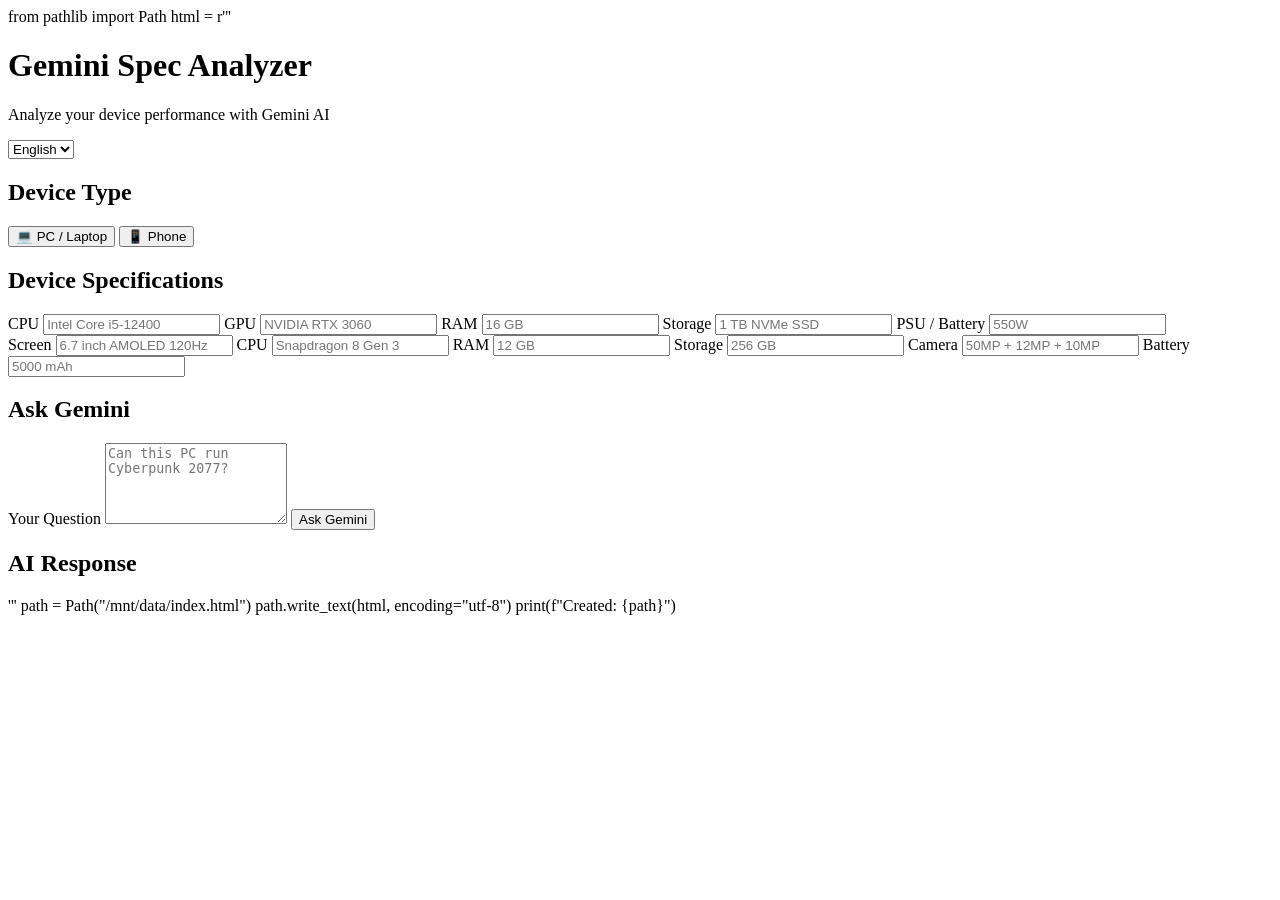
==== index.html @ db08623a "Create index.html" ====
from pathlib import Path

html = r'''<!DOCTYPE html>
<html lang="en" dir="ltr">
<head>
    <meta charset="UTF-8">
    <meta name="viewport" content="width=device-width, initial-scale=1.0">
    <title>Gemini Spec Analyzer</title>
    <link rel="stylesheet" href="style.css">
</head>

<body>
    <main class="app">
        <header class="header">
            <div>
                <h1>Gemini Spec Analyzer</h1>
                <p>Analyze your device performance with Gemini AI</p>
            </div>

            <select id="language">
                <option value="en">English</option>
                <option value="ar">العربية</option>
            </select>
        </header>

        <section class="card">
            <h2>Device Type</h2>

            <div class="device-selector">
                <button class="device-button active" data-device="pc">
                    💻 PC / Laptop
                </button>

                <button class="device-button" data-device="phone">
                    📱 Phone
                </button>
            </div>
        </section>

        <section class="card">
            <h2>Device Specifications</h2>

            <div id="pcSpecs" class="specs-grid">
                <label>
                    CPU
                    <input id="cpu" type="text" placeholder="Intel Core i5-12400">
                </label>

                <label>
                    GPU
                    <input id="gpu" type="text" placeholder="NVIDIA RTX 3060">
                </label>

                <label>
                    RAM
                    <input id="ram" type="text" placeholder="16 GB">
                </label>

                <label>
                    Storage
                    <input id="storage" type="text" placeholder="1 TB NVMe SSD">
                </label>

                <label>
                    PSU / Battery
                    <input id="psuOrBattery" type="text" placeholder="550W">
                </label>
            </div>

            <div id="phoneSpecs" class="specs-grid hidden">
                <label>
                    Screen
                    <input id="phoneScreen" type="text" placeholder="6.7 inch AMOLED 120Hz">
                </label>

                <label>
                    CPU
                    <input id="phoneCpu" type="text" placeholder="Snapdragon 8 Gen 3">
                </label>

                <label>
                    RAM
                    <input id="phoneRam" type="text" placeholder="12 GB">
                </label>

                <label>
                    Storage
                    <input id="phoneStorage" type="text" placeholder="256 GB">
                </label>

                <label>
                    Camera
                    <input id="phoneCameras" type="text" placeholder="50MP + 12MP + 10MP">
                </label>

                <label>
                    Battery
                    <input id="phoneBattery" type="text" placeholder="5000 mAh">
                </label>
            </div>
        </section>

        <section class="card">
            <h2>Ask Gemini</h2>

            <label class="question-label" for="question">
                Your Question
            </label>

            <textarea
                id="question"
                rows="5"
                placeholder="Can this PC run Cyberpunk 2077?"
            ></textarea>

            <button id="askButton" class="ask-button">
                Ask Gemini
            </button>
        </section>

        <section id="resultCard" class="card result hidden">
            <h2>AI Response</h2>
            <div id="result"></div>
        </section>
    </main>

    <script src="script.js"></script>
</body>
</html>
'''

path = Path("/mnt/data/index.html")
path.write_text(html, encoding="utf-8")

print(f"Created: {path}")
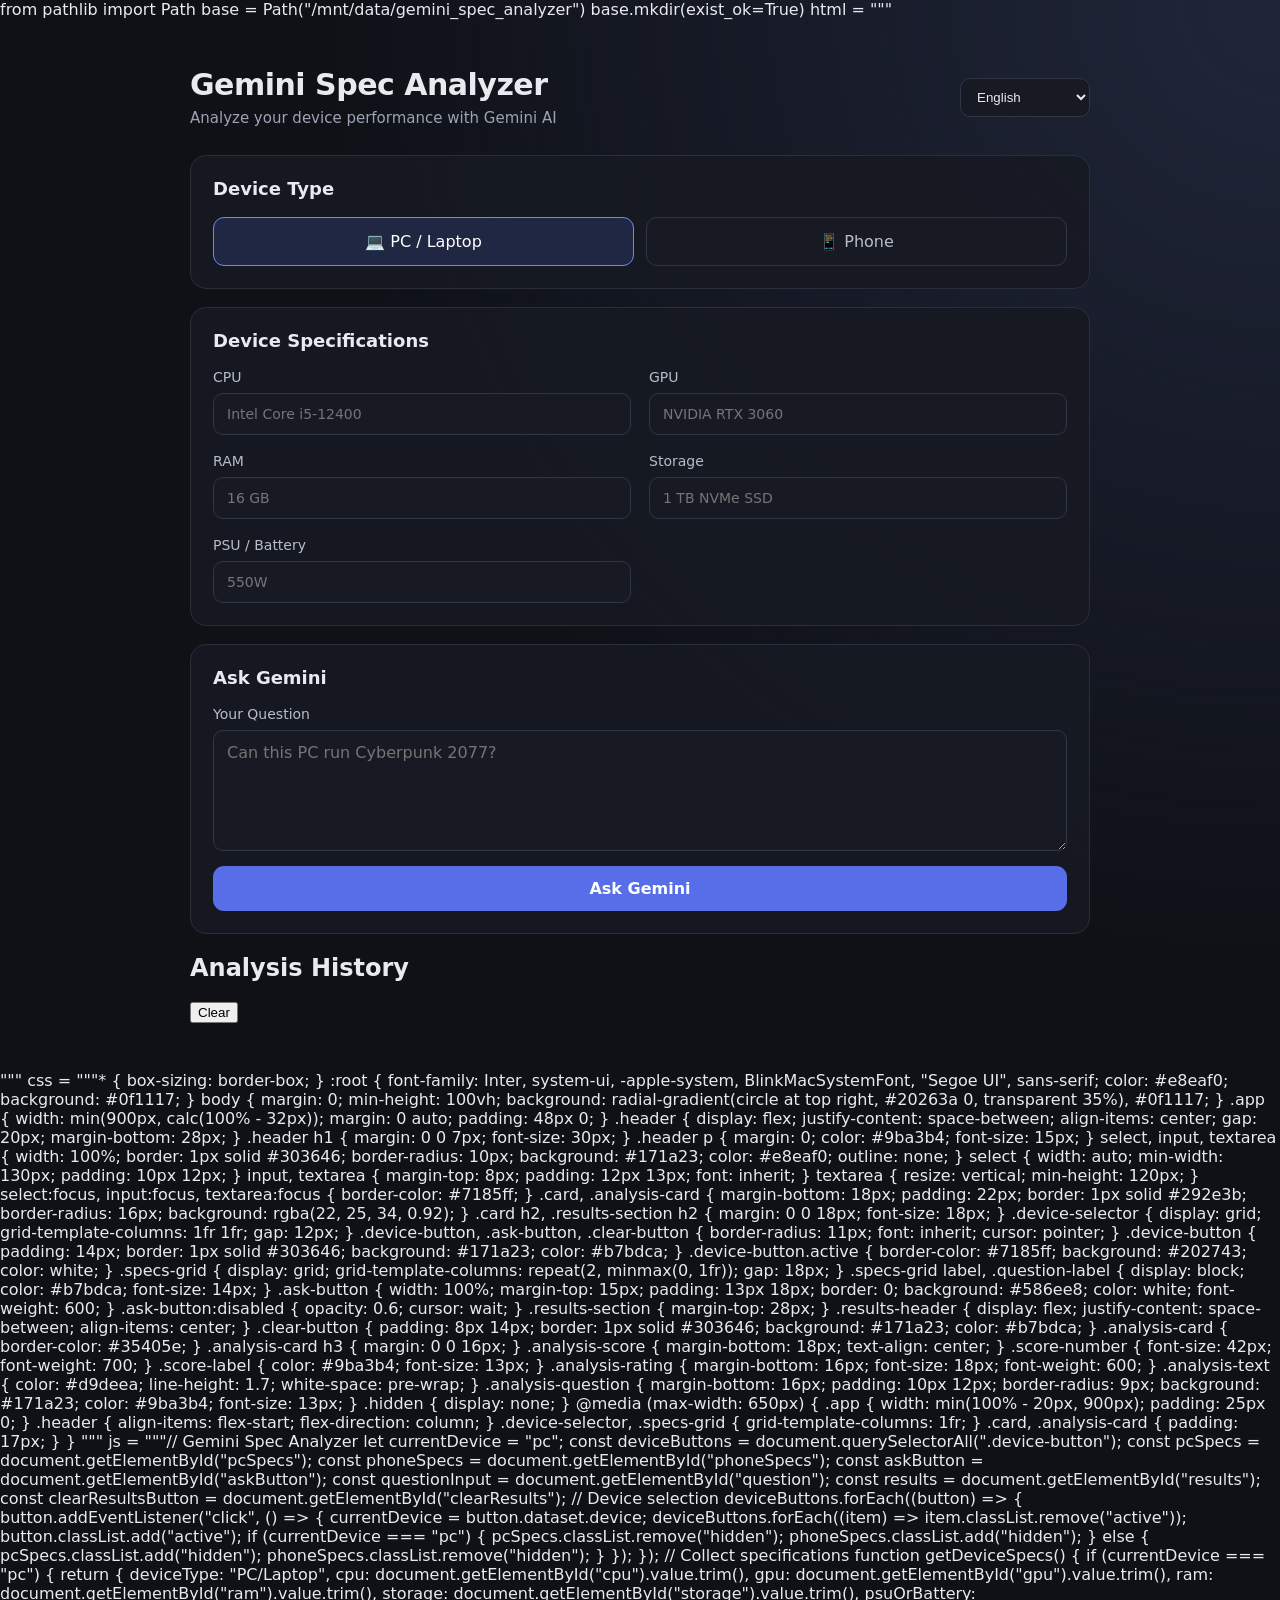
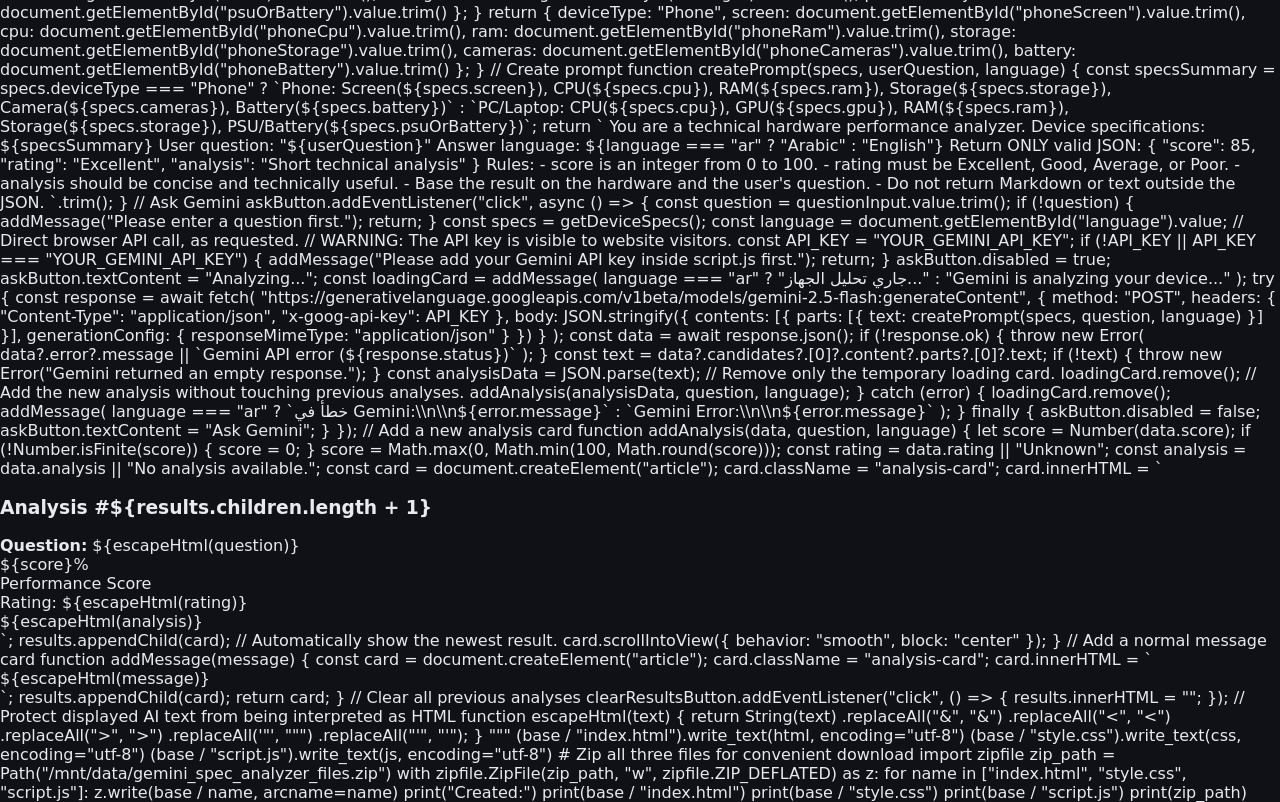
==== commit a693ba27: "Update index.html" ====
--- a/index.html
+++ b/index.html
@@ -1,6 +1,9 @@
 from pathlib import Path
 
-html = r'''<!DOCTYPE html>
+base = Path("/mnt/data/gemini_spec_analyzer")
+base.mkdir(exist_ok=True)
+
+html = """<!DOCTYPE html>
 <html lang="en" dir="ltr">
 <head>
     <meta charset="UTF-8">
@@ -8,128 +11,582 @@
     <title>Gemini Spec Analyzer</title>
     <link rel="stylesheet" href="style.css">
 </head>
-
 <body>
-    <main class="app">
-        <header class="header">
-            <div>
-                <h1>Gemini Spec Analyzer</h1>
-                <p>Analyze your device performance with Gemini AI</p>
-            </div>
-
-            <select id="language">
-                <option value="en">English</option>
-                <option value="ar">العربية</option>
-            </select>
-        </header>
-
-        <section class="card">
-            <h2>Device Type</h2>
-
-            <div class="device-selector">
-                <button class="device-button active" data-device="pc">
-                    💻 PC / Laptop
-                </button>
-
-                <button class="device-button" data-device="phone">
-                    📱 Phone
-                </button>
-            </div>
-        </section>
-
-        <section class="card">
-            <h2>Device Specifications</h2>
-
-            <div id="pcSpecs" class="specs-grid">
-                <label>
-                    CPU
-                    <input id="cpu" type="text" placeholder="Intel Core i5-12400">
-                </label>
-
-                <label>
-                    GPU
-                    <input id="gpu" type="text" placeholder="NVIDIA RTX 3060">
-                </label>
-
-                <label>
-                    RAM
-                    <input id="ram" type="text" placeholder="16 GB">
-                </label>
-
-                <label>
-                    Storage
-                    <input id="storage" type="text" placeholder="1 TB NVMe SSD">
-                </label>
-
-                <label>
-                    PSU / Battery
-                    <input id="psuOrBattery" type="text" placeholder="550W">
-                </label>
-            </div>
-
-            <div id="phoneSpecs" class="specs-grid hidden">
-                <label>
-                    Screen
-                    <input id="phoneScreen" type="text" placeholder="6.7 inch AMOLED 120Hz">
-                </label>
-
-                <label>
-                    CPU
-                    <input id="phoneCpu" type="text" placeholder="Snapdragon 8 Gen 3">
-                </label>
-
-                <label>
-                    RAM
-                    <input id="phoneRam" type="text" placeholder="12 GB">
-                </label>
-
-                <label>
-                    Storage
-                    <input id="phoneStorage" type="text" placeholder="256 GB">
-                </label>
-
-                <label>
-                    Camera
-                    <input id="phoneCameras" type="text" placeholder="50MP + 12MP + 10MP">
-                </label>
-
-                <label>
-                    Battery
-                    <input id="phoneBattery" type="text" placeholder="5000 mAh">
-                </label>
-            </div>
-        </section>
-
-        <section class="card">
-            <h2>Ask Gemini</h2>
-
-            <label class="question-label" for="question">
-                Your Question
-            </label>
-
-            <textarea
-                id="question"
-                rows="5"
-                placeholder="Can this PC run Cyberpunk 2077?"
-            ></textarea>
-
-            <button id="askButton" class="ask-button">
-                Ask Gemini
-            </button>
-        </section>
-
-        <section id="resultCard" class="card result hidden">
-            <h2>AI Response</h2>
-            <div id="result"></div>
-        </section>
-    </main>
-
-    <script src="script.js"></script>
+<main class="app">
+    <header class="header">
+        <div>
+            <h1>Gemini Spec Analyzer</h1>
+            <p>Analyze your device performance with Gemini AI</p>
+        </div>
+
+        <select id="language">
+            <option value="en">English</option>
+            <option value="ar">العربية</option>
+        </select>
+    </header>
+
+    <section class="card">
+        <h2>Device Type</h2>
+        <div class="device-selector">
+            <button class="device-button active" data-device="pc">💻 PC / Laptop</button>
+            <button class="device-button" data-device="phone">📱 Phone</button>
+        </div>
+    </section>
+
+    <section class="card">
+        <h2>Device Specifications</h2>
+
+        <div id="pcSpecs" class="specs-grid">
+            <label>CPU<input id="cpu" type="text" placeholder="Intel Core i5-12400"></label>
+            <label>GPU<input id="gpu" type="text" placeholder="NVIDIA RTX 3060"></label>
+            <label>RAM<input id="ram" type="text" placeholder="16 GB"></label>
+            <label>Storage<input id="storage" type="text" placeholder="1 TB NVMe SSD"></label>
+            <label>PSU / Battery<input id="psuOrBattery" type="text" placeholder="550W"></label>
+        </div>
+
+        <div id="phoneSpecs" class="specs-grid hidden">
+            <label>Screen<input id="phoneScreen" type="text" placeholder="6.7 inch AMOLED 120Hz"></label>
+            <label>CPU<input id="phoneCpu" type="text" placeholder="Snapdragon 8 Gen 3"></label>
+            <label>RAM<input id="phoneRam" type="text" placeholder="12 GB"></label>
+            <label>Storage<input id="phoneStorage" type="text" placeholder="256 GB"></label>
+            <label>Camera<input id="phoneCameras" type="text" placeholder="50MP + 12MP + 10MP"></label>
+            <label>Battery<input id="phoneBattery" type="text" placeholder="5000 mAh"></label>
+        </div>
+    </section>
+
+    <section class="card">
+        <h2>Ask Gemini</h2>
+        <label class="question-label" for="question">Your Question</label>
+        <textarea id="question" rows="5" placeholder="Can this PC run Cyberpunk 2077?"></textarea>
+        <button id="askButton" class="ask-button">Ask Gemini</button>
+    </section>
+
+    <!-- Every new analysis is appended here. Old analyses are never removed. -->
+    <section class="results-section">
+        <div class="results-header">
+            <h2>Analysis History</h2>
+            <button id="clearResults" class="clear-button" type="button">Clear</button>
+        </div>
+        <div id="results"></div>
+    </section>
+</main>
+
+<script src="script.js"></script>
 </body>
 </html>
-'''
-
-path = Path("/mnt/data/index.html")
-path.write_text(html, encoding="utf-8")
-
-print(f"Created: {path}")
+"""
+
+css = """* {
+    box-sizing: border-box;
+}
+
+:root {
+    font-family: Inter, system-ui, -apple-system, BlinkMacSystemFont, "Segoe UI", sans-serif;
+    color: #e8eaf0;
+    background: #0f1117;
+}
+
+body {
+    margin: 0;
+    min-height: 100vh;
+    background:
+        radial-gradient(circle at top right, #20263a 0, transparent 35%),
+        #0f1117;
+}
+
+.app {
+    width: min(900px, calc(100% - 32px));
+    margin: 0 auto;
+    padding: 48px 0;
+}
+
+.header {
+    display: flex;
+    justify-content: space-between;
+    align-items: center;
+    gap: 20px;
+    margin-bottom: 28px;
+}
+
+.header h1 {
+    margin: 0 0 7px;
+    font-size: 30px;
+}
+
+.header p {
+    margin: 0;
+    color: #9ba3b4;
+    font-size: 15px;
+}
+
+select,
+input,
+textarea {
+    width: 100%;
+    border: 1px solid #303646;
+    border-radius: 10px;
+    background: #171a23;
+    color: #e8eaf0;
+    outline: none;
+}
+
+select {
+    width: auto;
+    min-width: 130px;
+    padding: 10px 12px;
+}
+
+input,
+textarea {
+    margin-top: 8px;
+    padding: 12px 13px;
+    font: inherit;
+}
+
+textarea {
+    resize: vertical;
+    min-height: 120px;
+}
+
+select:focus,
+input:focus,
+textarea:focus {
+    border-color: #7185ff;
+}
+
+.card,
+.analysis-card {
+    margin-bottom: 18px;
+    padding: 22px;
+    border: 1px solid #292e3b;
+    border-radius: 16px;
+    background: rgba(22, 25, 34, 0.92);
+}
+
+.card h2,
+.results-section h2 {
+    margin: 0 0 18px;
+    font-size: 18px;
+}
+
+.device-selector {
+    display: grid;
+    grid-template-columns: 1fr 1fr;
+    gap: 12px;
+}
+
+.device-button,
+.ask-button,
+.clear-button {
+    border-radius: 11px;
+    font: inherit;
+    cursor: pointer;
+}
+
+.device-button {
+    padding: 14px;
+    border: 1px solid #303646;
+    background: #171a23;
+    color: #b7bdca;
+}
+
+.device-button.active {
+    border-color: #7185ff;
+    background: #202743;
+    color: white;
+}
+
+.specs-grid {
+    display: grid;
+    grid-template-columns: repeat(2, minmax(0, 1fr));
+    gap: 18px;
+}
+
+.specs-grid label,
+.question-label {
+    display: block;
+    color: #b7bdca;
+    font-size: 14px;
+}
+
+.ask-button {
+    width: 100%;
+    margin-top: 15px;
+    padding: 13px 18px;
+    border: 0;
+    background: #586ee8;
+    color: white;
+    font-weight: 600;
+}
+
+.ask-button:disabled {
+    opacity: 0.6;
+    cursor: wait;
+}
+
+.results-section {
+    margin-top: 28px;
+}
+
+.results-header {
+    display: flex;
+    justify-content: space-between;
+    align-items: center;
+}
+
+.clear-button {
+    padding: 8px 14px;
+    border: 1px solid #303646;
+    background: #171a23;
+    color: #b7bdca;
+}
+
+.analysis-card {
+    border-color: #35405e;
+}
+
+.analysis-card h3 {
+    margin: 0 0 16px;
+}
+
+.analysis-score {
+    margin-bottom: 18px;
+    text-align: center;
+}
+
+.score-number {
+    font-size: 42px;
+    font-weight: 700;
+}
+
+.score-label {
+    color: #9ba3b4;
+    font-size: 13px;
+}
+
+.analysis-rating {
+    margin-bottom: 16px;
+    font-size: 18px;
+    font-weight: 600;
+}
+
+.analysis-text {
+    color: #d9deea;
+    line-height: 1.7;
+    white-space: pre-wrap;
+}
+
+.analysis-question {
+    margin-bottom: 16px;
+    padding: 10px 12px;
+    border-radius: 9px;
+    background: #171a23;
+    color: #9ba3b4;
+    font-size: 13px;
+}
+
+.hidden {
+    display: none;
+}
+
+@media (max-width: 650px) {
+    .app {
+        width: min(100% - 20px, 900px);
+        padding: 25px 0;
+    }
+
+    .header {
+        align-items: flex-start;
+        flex-direction: column;
+    }
+
+    .device-selector,
+    .specs-grid {
+        grid-template-columns: 1fr;
+    }
+
+    .card,
+    .analysis-card {
+        padding: 17px;
+    }
+}
+"""
+
+js = """// Gemini Spec Analyzer
+
+let currentDevice = "pc";
+
+const deviceButtons = document.querySelectorAll(".device-button");
+const pcSpecs = document.getElementById("pcSpecs");
+const phoneSpecs = document.getElementById("phoneSpecs");
+const askButton = document.getElementById("askButton");
+const questionInput = document.getElementById("question");
+const results = document.getElementById("results");
+const clearResultsButton = document.getElementById("clearResults");
+
+
+// Device selection
+deviceButtons.forEach((button) => {
+    button.addEventListener("click", () => {
+        currentDevice = button.dataset.device;
+
+        deviceButtons.forEach((item) => item.classList.remove("active"));
+        button.classList.add("active");
+
+        if (currentDevice === "pc") {
+            pcSpecs.classList.remove("hidden");
+            phoneSpecs.classList.add("hidden");
+        } else {
+            pcSpecs.classList.add("hidden");
+            phoneSpecs.classList.remove("hidden");
+        }
+    });
+});
+
+
+// Collect specifications
+function getDeviceSpecs() {
+    if (currentDevice === "pc") {
+        return {
+            deviceType: "PC/Laptop",
+            cpu: document.getElementById("cpu").value.trim(),
+            gpu: document.getElementById("gpu").value.trim(),
+            ram: document.getElementById("ram").value.trim(),
+            storage: document.getElementById("storage").value.trim(),
+            psuOrBattery: document.getElementById("psuOrBattery").value.trim()
+        };
+    }
+
+    return {
+        deviceType: "Phone",
+        screen: document.getElementById("phoneScreen").value.trim(),
+        cpu: document.getElementById("phoneCpu").value.trim(),
+        ram: document.getElementById("phoneRam").value.trim(),
+        storage: document.getElementById("phoneStorage").value.trim(),
+        cameras: document.getElementById("phoneCameras").value.trim(),
+        battery: document.getElementById("phoneBattery").value.trim()
+    };
+}
+
+
+// Create prompt
+function createPrompt(specs, userQuestion, language) {
+    const specsSummary = specs.deviceType === "Phone"
+        ? `Phone: Screen(${specs.screen}), CPU(${specs.cpu}), RAM(${specs.ram}), Storage(${specs.storage}), Camera(${specs.cameras}), Battery(${specs.battery})`
+        : `PC/Laptop: CPU(${specs.cpu}), GPU(${specs.gpu}), RAM(${specs.ram}), Storage(${specs.storage}), PSU/Battery(${specs.psuOrBattery})`;
+
+    return `
+You are a technical hardware performance analyzer.
+
+Device specifications:
+${specsSummary}
+
+User question:
+"${userQuestion}"
+
+Answer language:
+${language === "ar" ? "Arabic" : "English"}
+
+Return ONLY valid JSON:
+{
+  "score": 85,
+  "rating": "Excellent",
+  "analysis": "Short technical analysis"
+}
+
+Rules:
+- score is an integer from 0 to 100.
+- rating must be Excellent, Good, Average, or Poor.
+- analysis should be concise and technically useful.
+- Base the result on the hardware and the user's question.
+- Do not return Markdown or text outside the JSON.
+`.trim();
+}
+
+
+// Ask Gemini
+askButton.addEventListener("click", async () => {
+    const question = questionInput.value.trim();
+
+    if (!question) {
+        addMessage("Please enter a question first.");
+        return;
+    }
+
+    const specs = getDeviceSpecs();
+    const language = document.getElementById("language").value;
+
+    // Direct browser API call, as requested.
+    // WARNING: The API key is visible to website visitors.
+    const API_KEY = "YOUR_GEMINI_API_KEY";
+
+    if (!API_KEY || API_KEY === "YOUR_GEMINI_API_KEY") {
+        addMessage("Please add your Gemini API key inside script.js first.");
+        return;
+    }
+
+    askButton.disabled = true;
+    askButton.textContent = "Analyzing...";
+
+    const loadingCard = addMessage(
+        language === "ar"
+            ? "جاري تحليل الجهاز..."
+            : "Gemini is analyzing your device..."
+    );
+
+    try {
+        const response = await fetch(
+            "https://generativelanguage.googleapis.com/v1beta/models/gemini-2.5-flash:generateContent",
+            {
+                method: "POST",
+                headers: {
+                    "Content-Type": "application/json",
+                    "x-goog-api-key": API_KEY
+                },
+                body: JSON.stringify({
+                    contents: [{
+                        parts: [{
+                            text: createPrompt(specs, question, language)
+                        }]
+                    }],
+                    generationConfig: {
+                        responseMimeType: "application/json"
+                    }
+                })
+            }
+        );
+
+        const data = await response.json();
+
+        if (!response.ok) {
+            throw new Error(
+                data?.error?.message || `Gemini API error (${response.status})`
+            );
+        }
+
+        const text = data?.candidates?.[0]?.content?.parts?.[0]?.text;
+
+        if (!text) {
+            throw new Error("Gemini returned an empty response.");
+        }
+
+        const analysisData = JSON.parse(text);
+
+        // Remove only the temporary loading card.
+        loadingCard.remove();
+
+        // Add the new analysis without touching previous analyses.
+        addAnalysis(analysisData, question, language);
+
+    } catch (error) {
+        loadingCard.remove();
+
+        addMessage(
+            language === "ar"
+                ? `خطأ في Gemini:\\n\\n${error.message}`
+                : `Gemini Error:\\n\\n${error.message}`
+        );
+    } finally {
+        askButton.disabled = false;
+        askButton.textContent = "Ask Gemini";
+    }
+});
+
+
+// Add a new analysis card
+function addAnalysis(data, question, language) {
+    let score = Number(data.score);
+
+    if (!Number.isFinite(score)) {
+        score = 0;
+    }
+
+    score = Math.max(0, Math.min(100, Math.round(score)));
+
+    const rating = data.rating || "Unknown";
+    const analysis = data.analysis || "No analysis available.";
+
+    const card = document.createElement("article");
+    card.className = "analysis-card";
+
+    card.innerHTML = `
+        <h3>Analysis #${results.children.length + 1}</h3>
+
+        <div class="analysis-question">
+            <strong>Question:</strong>
+            ${escapeHtml(question)}
+        </div>
+
+        <div class="analysis-score">
+            <div class="score-number">${score}%</div>
+            <div class="score-label">Performance Score</div>
+        </div>
+
+        <div class="analysis-rating">
+            Rating: ${escapeHtml(rating)}
+        </div>
+
+        <div class="analysis-text">
+            ${escapeHtml(analysis)}
+        </div>
+    `;
+
+    results.appendChild(card);
+
+    // Automatically show the newest result.
+    card.scrollIntoView({
+        behavior: "smooth",
+        block: "center"
+    });
+}
+
+
+// Add a normal message card
+function addMessage(message) {
+    const card = document.createElement("article");
+    card.className = "analysis-card";
+
+    card.innerHTML = `
+        <div class="analysis-text">
+            ${escapeHtml(message)}
+        </div>
+    `;
+
+    results.appendChild(card);
+    return card;
+}
+
+
+// Clear all previous analyses
+clearResultsButton.addEventListener("click", () => {
+    results.innerHTML = "";
+});
+
+
+// Protect displayed AI text from being interpreted as HTML
+function escapeHtml(text) {
+    return String(text)
+        .replaceAll("&", "&amp;")
+        .replaceAll("<", "&lt;")
+        .replaceAll(">", "&gt;")
+        .replaceAll('"', "&quot;")
+        .replaceAll("'", "&#039;");
+}
+"""
+
+(base / "index.html").write_text(html, encoding="utf-8")
+(base / "style.css").write_text(css, encoding="utf-8")
+(base / "script.js").write_text(js, encoding="utf-8")
+
+# Zip all three files for convenient download
+import zipfile
+zip_path = Path("/mnt/data/gemini_spec_analyzer_files.zip")
+with zipfile.ZipFile(zip_path, "w", zipfile.ZIP_DEFLATED) as z:
+    for name in ["index.html", "style.css", "script.js"]:
+        z.write(base / name, arcname=name)
+
+print("Created:")
+print(base / "index.html")
+print(base / "style.css")
+print(base / "script.js")
+print(zip_path)
--- a/style.css
+++ b/style.css
@@ -0,0 +1,204 @@
+from pathlib import Path
+
+css = r'''/* Gemini Spec Analyzer */
+
+* {
+    box-sizing: border-box;
+}
+
+:root {
+    font-family: Inter, system-ui, -apple-system, BlinkMacSystemFont, "Segoe UI", sans-serif;
+    color: #e8eaf0;
+    background: #0f1117;
+}
+
+body {
+    margin: 0;
+    min-height: 100vh;
+    background:
+        radial-gradient(circle at top right, #20263a 0, transparent 35%),
+        #0f1117;
+}
+
+.app {
+    width: min(900px, calc(100% - 32px));
+    margin: 0 auto;
+    padding: 48px 0;
+}
+
+.header {
+    display: flex;
+    justify-content: space-between;
+    align-items: center;
+    gap: 20px;
+    margin-bottom: 28px;
+}
+
+.header h1 {
+    margin: 0 0 7px;
+    font-size: 30px;
+    letter-spacing: -0.5px;
+}
+
+.header p {
+    margin: 0;
+    color: #9ba3b4;
+    font-size: 15px;
+}
+
+select,
+input,
+textarea {
+    width: 100%;
+    border: 1px solid #303646;
+    border-radius: 10px;
+    background: #171a23;
+    color: #e8eaf0;
+    outline: none;
+    transition: border-color 0.2s, box-shadow 0.2s;
+}
+
+select {
+    width: auto;
+    min-width: 130px;
+    padding: 10px 12px;
+}
+
+input,
+textarea {
+    margin-top: 8px;
+    padding: 12px 13px;
+    font: inherit;
+}
+
+textarea {
+    resize: vertical;
+    min-height: 120px;
+}
+
+select:focus,
+input:focus,
+textarea:focus {
+    border-color: #7185ff;
+    box-shadow: 0 0 0 3px rgba(113, 133, 255, 0.12);
+}
+
+.card {
+    margin-bottom: 18px;
+    padding: 22px;
+    border: 1px solid #292e3b;
+    border-radius: 16px;
+    background: rgba(22, 25, 34, 0.92);
+}
+
+.card h2 {
+    margin: 0 0 18px;
+    font-size: 18px;
+}
+
+.device-selector {
+    display: grid;
+    grid-template-columns: 1fr 1fr;
+    gap: 12px;
+}
+
+.device-button {
+    padding: 14px;
+    border: 1px solid #303646;
+    border-radius: 11px;
+    background: #171a23;
+    color: #b7bdca;
+    font: inherit;
+    cursor: pointer;
+    transition: 0.2s;
+}
+
+.device-button:hover {
+    border-color: #59647d;
+}
+
+.device-button.active {
+    border-color: #7185ff;
+    background: #202743;
+    color: #ffffff;
+}
+
+.specs-grid {
+    display: grid;
+    grid-template-columns: repeat(2, minmax(0, 1fr));
+    gap: 18px;
+}
+
+.specs-grid label,
+.question-label {
+    display: block;
+    color: #b7bdca;
+    font-size: 14px;
+}
+
+.ask-button {
+    width: 100%;
+    margin-top: 15px;
+    padding: 13px 18px;
+    border: 0;
+    border-radius: 11px;
+    background: #586ee8;
+    color: white;
+    font: inherit;
+    font-weight: 600;
+    cursor: pointer;
+    transition: 0.2s;
+}
+
+.ask-button:hover {
+    background: #667cf0;
+}
+
+.ask-button:active {
+    transform: translateY(1px);
+}
+
+.result {
+    border-color: #35405e;
+}
+
+#result {
+    white-space: pre-wrap;
+    line-height: 1.7;
+    color: #d9deea;
+}
+
+.hidden {
+    display: none;
+}
+
+@media (max-width: 650px) {
+    .app {
+        width: min(100% - 20px, 900px);
+        padding: 25px 0;
+    }
+
+    .header {
+        align-items: flex-start;
+        flex-direction: column;
+    }
+
+    .header h1 {
+        font-size: 25px;
+    }
+
+    .device-selector,
+    .specs-grid {
+        grid-template-columns: 1fr;
+    }
+
+    .card {
+        padding: 17px;
+    }
+}
+'''
+
+path = Path("/mnt/data/style.css")
+path.write_text(css, encoding="utf-8")
+
+print(f"Created: {path}")
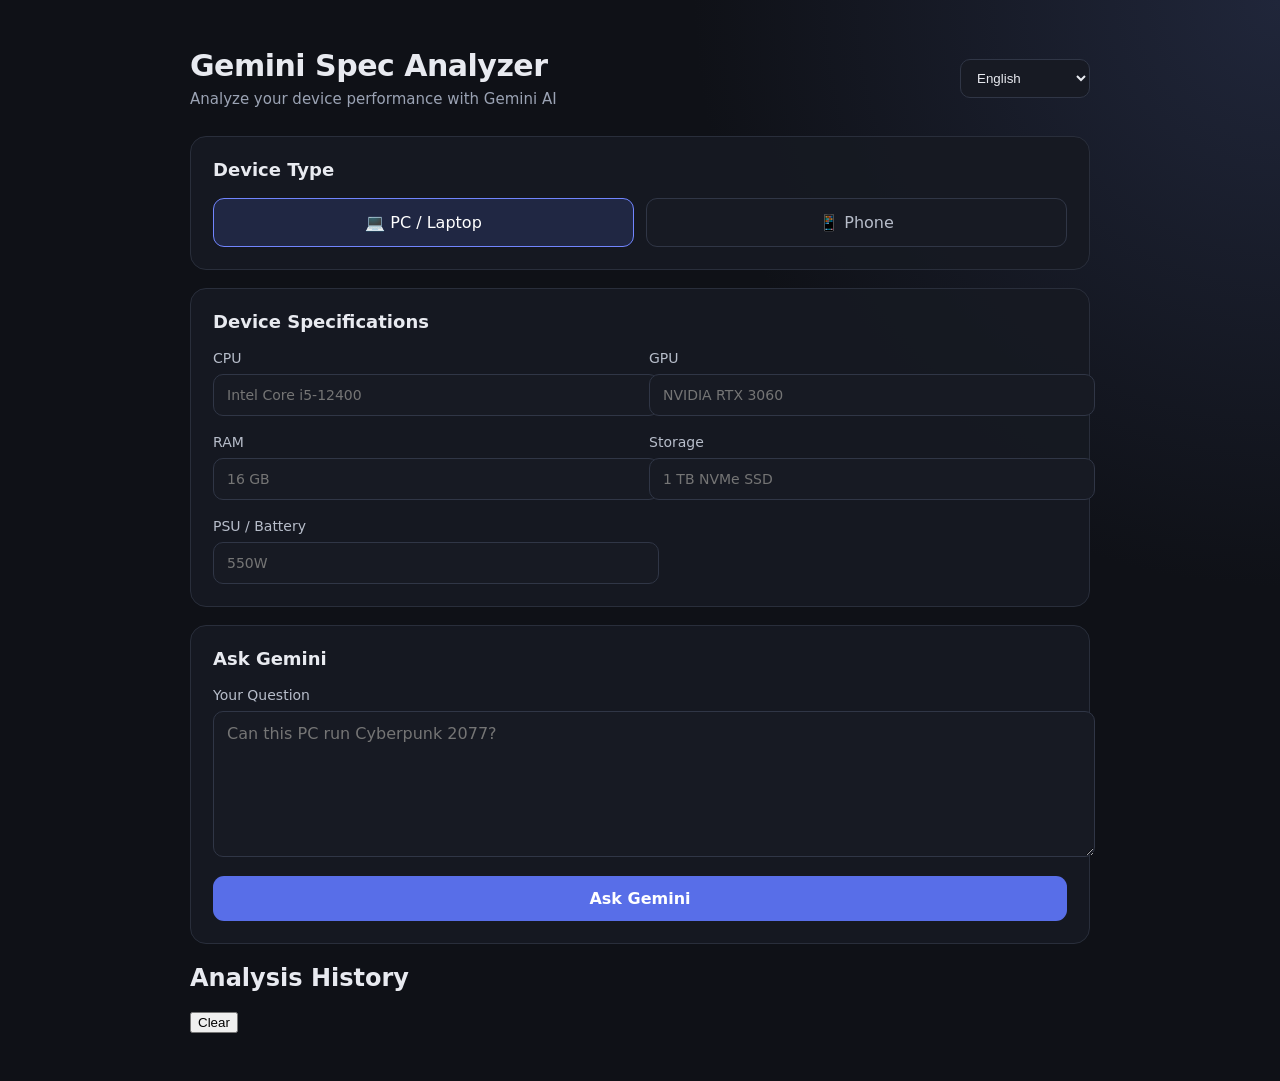
==== commit e46b1c14: "Update index.html" ====
--- a/index.html
+++ b/index.html
@@ -1,9 +1,4 @@
-from pathlib import Path
-
-base = Path("/mnt/data/gemini_spec_analyzer")
-base.mkdir(exist_ok=True)
-
-html = """<!DOCTYPE html>
+<!DOCTYPE html>
 <html lang="en" dir="ltr">
 <head>
     <meta charset="UTF-8">
@@ -74,519 +69,3 @@
 <script src="script.js"></script>
 </body>
 </html>
-"""
-
-css = """* {
-    box-sizing: border-box;
-}
-
-:root {
-    font-family: Inter, system-ui, -apple-system, BlinkMacSystemFont, "Segoe UI", sans-serif;
-    color: #e8eaf0;
-    background: #0f1117;
-}
-
-body {
-    margin: 0;
-    min-height: 100vh;
-    background:
-        radial-gradient(circle at top right, #20263a 0, transparent 35%),
-        #0f1117;
-}
-
-.app {
-    width: min(900px, calc(100% - 32px));
-    margin: 0 auto;
-    padding: 48px 0;
-}
-
-.header {
-    display: flex;
-    justify-content: space-between;
-    align-items: center;
-    gap: 20px;
-    margin-bottom: 28px;
-}
-
-.header h1 {
-    margin: 0 0 7px;
-    font-size: 30px;
-}
-
-.header p {
-    margin: 0;
-    color: #9ba3b4;
-    font-size: 15px;
-}
-
-select,
-input,
-textarea {
-    width: 100%;
-    border: 1px solid #303646;
-    border-radius: 10px;
-    background: #171a23;
-    color: #e8eaf0;
-    outline: none;
-}
-
-select {
-    width: auto;
-    min-width: 130px;
-    padding: 10px 12px;
-}
-
-input,
-textarea {
-    margin-top: 8px;
-    padding: 12px 13px;
-    font: inherit;
-}
-
-textarea {
-    resize: vertical;
-    min-height: 120px;
-}
-
-select:focus,
-input:focus,
-textarea:focus {
-    border-color: #7185ff;
-}
-
-.card,
-.analysis-card {
-    margin-bottom: 18px;
-    padding: 22px;
-    border: 1px solid #292e3b;
-    border-radius: 16px;
-    background: rgba(22, 25, 34, 0.92);
-}
-
-.card h2,
-.results-section h2 {
-    margin: 0 0 18px;
-    font-size: 18px;
-}
-
-.device-selector {
-    display: grid;
-    grid-template-columns: 1fr 1fr;
-    gap: 12px;
-}
-
-.device-button,
-.ask-button,
-.clear-button {
-    border-radius: 11px;
-    font: inherit;
-    cursor: pointer;
-}
-
-.device-button {
-    padding: 14px;
-    border: 1px solid #303646;
-    background: #171a23;
-    color: #b7bdca;
-}
-
-.device-button.active {
-    border-color: #7185ff;
-    background: #202743;
-    color: white;
-}
-
-.specs-grid {
-    display: grid;
-    grid-template-columns: repeat(2, minmax(0, 1fr));
-    gap: 18px;
-}
-
-.specs-grid label,
-.question-label {
-    display: block;
-    color: #b7bdca;
-    font-size: 14px;
-}
-
-.ask-button {
-    width: 100%;
-    margin-top: 15px;
-    padding: 13px 18px;
-    border: 0;
-    background: #586ee8;
-    color: white;
-    font-weight: 600;
-}
-
-.ask-button:disabled {
-    opacity: 0.6;
-    cursor: wait;
-}
-
-.results-section {
-    margin-top: 28px;
-}
-
-.results-header {
-    display: flex;
-    justify-content: space-between;
-    align-items: center;
-}
-
-.clear-button {
-    padding: 8px 14px;
-    border: 1px solid #303646;
-    background: #171a23;
-    color: #b7bdca;
-}
-
-.analysis-card {
-    border-color: #35405e;
-}
-
-.analysis-card h3 {
-    margin: 0 0 16px;
-}
-
-.analysis-score {
-    margin-bottom: 18px;
-    text-align: center;
-}
-
-.score-number {
-    font-size: 42px;
-    font-weight: 700;
-}
-
-.score-label {
-    color: #9ba3b4;
-    font-size: 13px;
-}
-
-.analysis-rating {
-    margin-bottom: 16px;
-    font-size: 18px;
-    font-weight: 600;
-}
-
-.analysis-text {
-    color: #d9deea;
-    line-height: 1.7;
-    white-space: pre-wrap;
-}
-
-.analysis-question {
-    margin-bottom: 16px;
-    padding: 10px 12px;
-    border-radius: 9px;
-    background: #171a23;
-    color: #9ba3b4;
-    font-size: 13px;
-}
-
-.hidden {
-    display: none;
-}
-
-@media (max-width: 650px) {
-    .app {
-        width: min(100% - 20px, 900px);
-        padding: 25px 0;
-    }
-
-    .header {
-        align-items: flex-start;
-        flex-direction: column;
-    }
-
-    .device-selector,
-    .specs-grid {
-        grid-template-columns: 1fr;
-    }
-
-    .card,
-    .analysis-card {
-        padding: 17px;
-    }
-}
-"""
-
-js = """// Gemini Spec Analyzer
-
-let currentDevice = "pc";
-
-const deviceButtons = document.querySelectorAll(".device-button");
-const pcSpecs = document.getElementById("pcSpecs");
-const phoneSpecs = document.getElementById("phoneSpecs");
-const askButton = document.getElementById("askButton");
-const questionInput = document.getElementById("question");
-const results = document.getElementById("results");
-const clearResultsButton = document.getElementById("clearResults");
-
-
-// Device selection
-deviceButtons.forEach((button) => {
-    button.addEventListener("click", () => {
-        currentDevice = button.dataset.device;
-
-        deviceButtons.forEach((item) => item.classList.remove("active"));
-        button.classList.add("active");
-
-        if (currentDevice === "pc") {
-            pcSpecs.classList.remove("hidden");
-            phoneSpecs.classList.add("hidden");
-        } else {
-            pcSpecs.classList.add("hidden");
-            phoneSpecs.classList.remove("hidden");
-        }
-    });
-});
-
-
-// Collect specifications
-function getDeviceSpecs() {
-    if (currentDevice === "pc") {
-        return {
-            deviceType: "PC/Laptop",
-            cpu: document.getElementById("cpu").value.trim(),
-            gpu: document.getElementById("gpu").value.trim(),
-            ram: document.getElementById("ram").value.trim(),
-            storage: document.getElementById("storage").value.trim(),
-            psuOrBattery: document.getElementById("psuOrBattery").value.trim()
-        };
-    }
-
-    return {
-        deviceType: "Phone",
-        screen: document.getElementById("phoneScreen").value.trim(),
-        cpu: document.getElementById("phoneCpu").value.trim(),
-        ram: document.getElementById("phoneRam").value.trim(),
-        storage: document.getElementById("phoneStorage").value.trim(),
-        cameras: document.getElementById("phoneCameras").value.trim(),
-        battery: document.getElementById("phoneBattery").value.trim()
-    };
-}
-
-
-// Create prompt
-function createPrompt(specs, userQuestion, language) {
-    const specsSummary = specs.deviceType === "Phone"
-        ? `Phone: Screen(${specs.screen}), CPU(${specs.cpu}), RAM(${specs.ram}), Storage(${specs.storage}), Camera(${specs.cameras}), Battery(${specs.battery})`
-        : `PC/Laptop: CPU(${specs.cpu}), GPU(${specs.gpu}), RAM(${specs.ram}), Storage(${specs.storage}), PSU/Battery(${specs.psuOrBattery})`;
-
-    return `
-You are a technical hardware performance analyzer.
-
-Device specifications:
-${specsSummary}
-
-User question:
-"${userQuestion}"
-
-Answer language:
-${language === "ar" ? "Arabic" : "English"}
-
-Return ONLY valid JSON:
-{
-  "score": 85,
-  "rating": "Excellent",
-  "analysis": "Short technical analysis"
-}
-
-Rules:
-- score is an integer from 0 to 100.
-- rating must be Excellent, Good, Average, or Poor.
-- analysis should be concise and technically useful.
-- Base the result on the hardware and the user's question.
-- Do not return Markdown or text outside the JSON.
-`.trim();
-}
-
-
-// Ask Gemini
-askButton.addEventListener("click", async () => {
-    const question = questionInput.value.trim();
-
-    if (!question) {
-        addMessage("Please enter a question first.");
-        return;
-    }
-
-    const specs = getDeviceSpecs();
-    const language = document.getElementById("language").value;
-
-    // Direct browser API call, as requested.
-    // WARNING: The API key is visible to website visitors.
-    const API_KEY = "YOUR_GEMINI_API_KEY";
-
-    if (!API_KEY || API_KEY === "YOUR_GEMINI_API_KEY") {
-        addMessage("Please add your Gemini API key inside script.js first.");
-        return;
-    }
-
-    askButton.disabled = true;
-    askButton.textContent = "Analyzing...";
-
-    const loadingCard = addMessage(
-        language === "ar"
-            ? "جاري تحليل الجهاز..."
-            : "Gemini is analyzing your device..."
-    );
-
-    try {
-        const response = await fetch(
-            "https://generativelanguage.googleapis.com/v1beta/models/gemini-2.5-flash:generateContent",
-            {
-                method: "POST",
-                headers: {
-                    "Content-Type": "application/json",
-                    "x-goog-api-key": API_KEY
-                },
-                body: JSON.stringify({
-                    contents: [{
-                        parts: [{
-                            text: createPrompt(specs, question, language)
-                        }]
-                    }],
-                    generationConfig: {
-                        responseMimeType: "application/json"
-                    }
-                })
-            }
-        );
-
-        const data = await response.json();
-
-        if (!response.ok) {
-            throw new Error(
-                data?.error?.message || `Gemini API error (${response.status})`
-            );
-        }
-
-        const text = data?.candidates?.[0]?.content?.parts?.[0]?.text;
-
-        if (!text) {
-            throw new Error("Gemini returned an empty response.");
-        }
-
-        const analysisData = JSON.parse(text);
-
-        // Remove only the temporary loading card.
-        loadingCard.remove();
-
-        // Add the new analysis without touching previous analyses.
-        addAnalysis(analysisData, question, language);
-
-    } catch (error) {
-        loadingCard.remove();
-
-        addMessage(
-            language === "ar"
-                ? `خطأ في Gemini:\\n\\n${error.message}`
-                : `Gemini Error:\\n\\n${error.message}`
-        );
-    } finally {
-        askButton.disabled = false;
-        askButton.textContent = "Ask Gemini";
-    }
-});
-
-
-// Add a new analysis card
-function addAnalysis(data, question, language) {
-    let score = Number(data.score);
-
-    if (!Number.isFinite(score)) {
-        score = 0;
-    }
-
-    score = Math.max(0, Math.min(100, Math.round(score)));
-
-    const rating = data.rating || "Unknown";
-    const analysis = data.analysis || "No analysis available.";
-
-    const card = document.createElement("article");
-    card.className = "analysis-card";
-
-    card.innerHTML = `
-        <h3>Analysis #${results.children.length + 1}</h3>
-
-        <div class="analysis-question">
-            <strong>Question:</strong>
-            ${escapeHtml(question)}
-        </div>
-
-        <div class="analysis-score">
-            <div class="score-number">${score}%</div>
-            <div class="score-label">Performance Score</div>
-        </div>
-
-        <div class="analysis-rating">
-            Rating: ${escapeHtml(rating)}
-        </div>
-
-        <div class="analysis-text">
-            ${escapeHtml(analysis)}
-        </div>
-    `;
-
-    results.appendChild(card);
-
-    // Automatically show the newest result.
-    card.scrollIntoView({
-        behavior: "smooth",
-        block: "center"
-    });
-}
-
-
-// Add a normal message card
-function addMessage(message) {
-    const card = document.createElement("article");
-    card.className = "analysis-card";
-
-    card.innerHTML = `
-        <div class="analysis-text">
-            ${escapeHtml(message)}
-        </div>
-    `;
-
-    results.appendChild(card);
-    return card;
-}
-
-
-// Clear all previous analyses
-clearResultsButton.addEventListener("click", () => {
-    results.innerHTML = "";
-});
-
-
-// Protect displayed AI text from being interpreted as HTML
-function escapeHtml(text) {
-    return String(text)
-        .replaceAll("&", "&amp;")
-        .replaceAll("<", "&lt;")
-        .replaceAll(">", "&gt;")
-        .replaceAll('"', "&quot;")
-        .replaceAll("'", "&#039;");
-}
-"""
-
-(base / "index.html").write_text(html, encoding="utf-8")
-(base / "style.css").write_text(css, encoding="utf-8")
-(base / "script.js").write_text(js, encoding="utf-8")
-
-# Zip all three files for convenient download
-import zipfile
-zip_path = Path("/mnt/data/gemini_spec_analyzer_files.zip")
-with zipfile.ZipFile(zip_path, "w", zipfile.ZIP_DEFLATED) as z:
-    for name in ["index.html", "style.css", "script.js"]:
-        z.write(base / name, arcname=name)
-
-print("Created:")
-print(base / "index.html")
-print(base / "style.css")
-print(base / "script.js")
-print(zip_path)
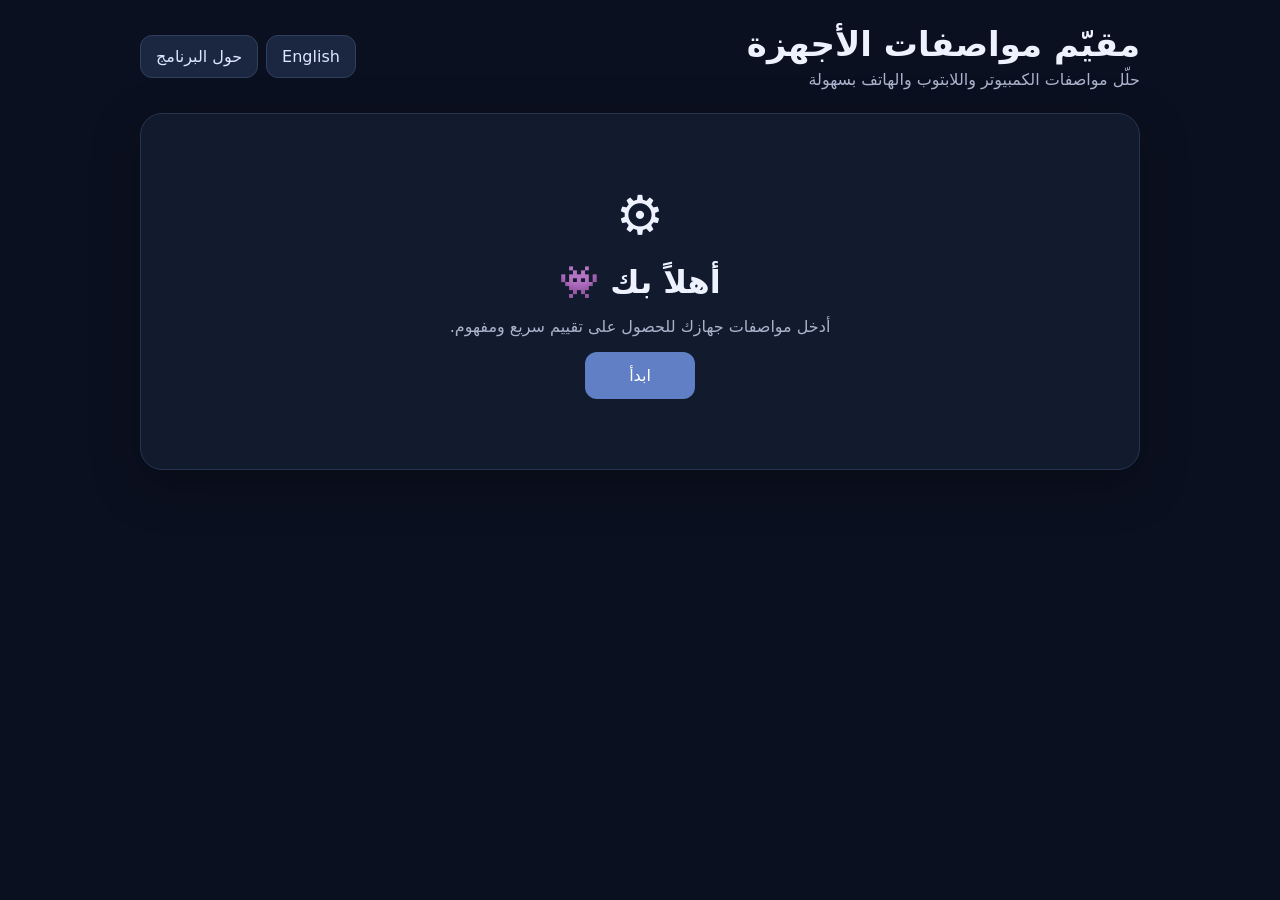
==== commit 22dc0eca: "Add files via upload" ====
--- a/index.html
+++ b/index.html
@@ -1,71 +1,141 @@
-<!DOCTYPE html>
-<html lang="en" dir="ltr">
+<!doctype html>
+<html lang="ar" dir="rtl">
 <head>
-    <meta charset="UTF-8">
-    <meta name="viewport" content="width=device-width, initial-scale=1.0">
-    <title>Gemini Spec Analyzer</title>
-    <link rel="stylesheet" href="style.css">
+  <meta charset="UTF-8">
+  <meta name="viewport" content="width=device-width, initial-scale=1.0">
+  <title>PC Specs Evaluator</title>
+  <link rel="stylesheet" href="style.css">
 </head>
 <body>
-<main class="app">
-    <header class="header">
-        <div>
-            <h1>Gemini Spec Analyzer</h1>
-            <p>Analyze your device performance with Gemini AI</p>
+  <main class="app">
+    <header class="topbar">
+      <div>
+        <h1 id="appTitle">مقيّم مواصفات الأجهزة</h1>
+        <p id="appSubtitle">حلّل مواصفات الكمبيوتر واللابتوب والهاتف بسهولة</p>
+      </div>
+      <div class="top-actions">
+        <button class="ghost" id="languageBtn">English</button>
+        <button class="ghost" id="aboutBtn">حول البرنامج</button>
+      </div>
+    </header>
+
+    <section id="welcomeScreen" class="screen">
+      <div class="hero card">
+        <div class="icon">⚙️</div>
+        <h2 id="welcomeTitle">أهلاً بك 👾</h2>
+        <p id="welcomeText">أدخل مواصفات جهازك للحصول على تقييم سريع ومفهوم.</p>
+        <button class="primary big" id="startBtn">ابدأ</button>
+      </div>
+    </section>
+
+    <section id="inputScreen" class="screen hidden">
+      <div class="card">
+        <div class="section-head">
+          <div>
+            <h2 id="inputTitle">مواصفات الجهاز</h2>
+            <p id="inputHint">اختر نوع الجهاز ثم أدخل المواصفات.</p>
+          </div>
+          <button class="ghost" id="backWelcomeBtn">رجوع</button>
         </div>
 
-        <select id="language">
-            <option value="en">English</option>
-            <option value="ar">العربية</option>
-        </select>
-    </header>
+        <div class="device-tabs">
+          <button data-device="PC" class="device-tab active">🖥️ PC</button>
+          <button data-device="LAPTOP" class="device-tab">💻 Laptop</button>
+          <button data-device="PHONE" class="device-tab">📱 Phone</button>
+        </div>
 
-    <section class="card">
-        <h2>Device Type</h2>
-        <div class="device-selector">
-            <button class="device-button active" data-device="pc">💻 PC / Laptop</button>
-            <button class="device-button" data-device="phone">📱 Phone</button>
-        </div>
+        <form id="specForm">
+          <div id="computerFields" class="fields">
+            <label>CPU<input id="cpu" placeholder="مثال: Core i5-12400F"></label>
+            <label>GPU<input id="gpu" placeholder="مثال: RTX 4060"></label>
+            <label>RAM<input id="ram" placeholder="مثال: 16 GB"></label>
+            <label>Storage<input id="storage" placeholder="مثال: 1 TB NVMe SSD"></label>
+            <label>PSU / Battery<input id="psuOrBattery" placeholder="مثال: 650W"></label>
+          </div>
+
+          <div id="phoneFields" class="fields hidden">
+            <label>Screen<input id="phoneScreen" placeholder="مثال: 6.7 AMOLED 120Hz"></label>
+            <label>CPU<input id="phoneCpu" placeholder="مثال: Snapdragon 8 Gen 3"></label>
+            <label>OS<input id="phoneOs" placeholder="مثال: Android 15"></label>
+            <label>RAM<input id="phoneRam" placeholder="مثال: 12 GB"></label>
+            <label>Storage<input id="phoneStorage" placeholder="مثال: 256 GB"></label>
+            <label>Cameras<input id="phoneCameras" placeholder="مثال: 50MP + 12MP"></label>
+            <label>Battery<input id="phoneBattery" placeholder="مثال: 5000 mAh"></label>
+          </div>
+
+          <div class="form-actions">
+            <button type="button" class="ghost" id="presetBtn">تعبئة مثال</button>
+            <button type="button" class="danger ghost" id="clearBtn">مسح</button>
+            <button type="submit" class="primary">تقييم المواصفات</button>
+          </div>
+        </form>
+      </div>
     </section>
 
-    <section class="card">
-        <h2>Device Specifications</h2>
-
-        <div id="pcSpecs" class="specs-grid">
-            <label>CPU<input id="cpu" type="text" placeholder="Intel Core i5-12400"></label>
-            <label>GPU<input id="gpu" type="text" placeholder="NVIDIA RTX 3060"></label>
-            <label>RAM<input id="ram" type="text" placeholder="16 GB"></label>
-            <label>Storage<input id="storage" type="text" placeholder="1 TB NVMe SSD"></label>
-            <label>PSU / Battery<input id="psuOrBattery" type="text" placeholder="550W"></label>
+    <section id="resultScreen" class="screen hidden">
+      <div class="card">
+        <div class="section-head">
+          <div>
+            <h2 id="resultTitle">نتيجة التقييم</h2>
+            <p id="resultSubtitle">تحليل مبني على المواصفات التي أدخلتها.</p>
+          </div>
+          <button class="ghost" id="editBtn">تعديل</button>
         </div>
 
-        <div id="phoneSpecs" class="specs-grid hidden">
-            <label>Screen<input id="phoneScreen" type="text" placeholder="6.7 inch AMOLED 120Hz"></label>
-            <label>CPU<input id="phoneCpu" type="text" placeholder="Snapdragon 8 Gen 3"></label>
-            <label>RAM<input id="phoneRam" type="text" placeholder="12 GB"></label>
-            <label>Storage<input id="phoneStorage" type="text" placeholder="256 GB"></label>
-            <label>Camera<input id="phoneCameras" type="text" placeholder="50MP + 12MP + 10MP"></label>
-            <label>Battery<input id="phoneBattery" type="text" placeholder="5000 mAh"></label>
+        <div class="score-box">
+          <div class="score" id="score">0</div>
+          <div>
+            <strong id="grade">—</strong>
+            <p id="summary">—</p>
+          </div>
         </div>
+
+        <div id="details" class="details"></div>
+
+        <div class="result-actions">
+          <button class="primary" id="saveBtn">حفظ الجهاز</button>
+          <button class="ghost" id="historyBtn">السجل</button>
+          <button class="ghost" id="aiBtn">تحليل AI</button>
+        </div>
+
+        <div id="aiBox" class="ai-box hidden">
+          <h3>🤖 AI</h3>
+          <p id="aiText"></p>
+        </div>
+      </div>
     </section>
 
-    <section class="card">
-        <h2>Ask Gemini</h2>
-        <label class="question-label" for="question">Your Question</label>
-        <textarea id="question" rows="5" placeholder="Can this PC run Cyberpunk 2077?"></textarea>
-        <button id="askButton" class="ask-button">Ask Gemini</button>
+    <section id="historyScreen" class="screen hidden">
+      <div class="card">
+        <div class="section-head">
+          <div>
+            <h2>الأجهزة المحفوظة</h2>
+            <p>يمكنك تحميل أي مواصفات محفوظة.</p>
+          </div>
+          <button class="ghost" id="backResultBtn">رجوع</button>
+        </div>
+        <div id="historyList" class="history-list"></div>
+      </div>
     </section>
+  </main>
 
-    <!-- Every new analysis is appended here. Old analyses are never removed. -->
-    <section class="results-section">
-        <div class="results-header">
-            <h2>Analysis History</h2>
-            <button id="clearResults" class="clear-button" type="button">Clear</button>
-        </div>
-        <div id="results"></div>
-    </section>
-</main>
+  <dialog id="aboutDialog">
+    <div class="dialog-content">
+      <h2>ℹ️ حول البرنامج</h2>
+      <p>هذا إصدار ويب من فكرة PC Specs Evaluator. يتيح لك إدخال مواصفات PC أو Laptop أو Phone والحصول على تقييم سريع وحفظ النتائج في المتصفح.</p>
+      <button class="primary" id="closeAboutBtn">إغلاق</button>
+    </div>
+  </dialog>
 
-<script src="script.js"></script>
+  <dialog id="aiDialog">
+    <div class="dialog-content">
+      <h2>🤖 تحليل AI</h2>
+      <p>التحليل الحالي محلي ولا يحتاج إلى API Key. إذا أردت ربط Gemini فعلياً، يجب إضافة Backend حتى لا يتم كشف مفتاح API داخل المتصفح.</p>
+      <button class="primary" id="closeAiBtn">حسناً</button>
+    </div>
+  </dialog>
+
+  <div id="toast" class="toast"></div>
+  <script src="script.js"></script>
 </body>
 </html>
--- a/style.css
+++ b/style.css
@@ -1,204 +1 @@
-from pathlib import Path
-
-css = r'''/* Gemini Spec Analyzer */
-
-* {
-    box-sizing: border-box;
-}
-
-:root {
-    font-family: Inter, system-ui, -apple-system, BlinkMacSystemFont, "Segoe UI", sans-serif;
-    color: #e8eaf0;
-    background: #0f1117;
-}
-
-body {
-    margin: 0;
-    min-height: 100vh;
-    background:
-        radial-gradient(circle at top right, #20263a 0, transparent 35%),
-        #0f1117;
-}
-
-.app {
-    width: min(900px, calc(100% - 32px));
-    margin: 0 auto;
-    padding: 48px 0;
-}
-
-.header {
-    display: flex;
-    justify-content: space-between;
-    align-items: center;
-    gap: 20px;
-    margin-bottom: 28px;
-}
-
-.header h1 {
-    margin: 0 0 7px;
-    font-size: 30px;
-    letter-spacing: -0.5px;
-}
-
-.header p {
-    margin: 0;
-    color: #9ba3b4;
-    font-size: 15px;
-}
-
-select,
-input,
-textarea {
-    width: 100%;
-    border: 1px solid #303646;
-    border-radius: 10px;
-    background: #171a23;
-    color: #e8eaf0;
-    outline: none;
-    transition: border-color 0.2s, box-shadow 0.2s;
-}
-
-select {
-    width: auto;
-    min-width: 130px;
-    padding: 10px 12px;
-}
-
-input,
-textarea {
-    margin-top: 8px;
-    padding: 12px 13px;
-    font: inherit;
-}
-
-textarea {
-    resize: vertical;
-    min-height: 120px;
-}
-
-select:focus,
-input:focus,
-textarea:focus {
-    border-color: #7185ff;
-    box-shadow: 0 0 0 3px rgba(113, 133, 255, 0.12);
-}
-
-.card {
-    margin-bottom: 18px;
-    padding: 22px;
-    border: 1px solid #292e3b;
-    border-radius: 16px;
-    background: rgba(22, 25, 34, 0.92);
-}
-
-.card h2 {
-    margin: 0 0 18px;
-    font-size: 18px;
-}
-
-.device-selector {
-    display: grid;
-    grid-template-columns: 1fr 1fr;
-    gap: 12px;
-}
-
-.device-button {
-    padding: 14px;
-    border: 1px solid #303646;
-    border-radius: 11px;
-    background: #171a23;
-    color: #b7bdca;
-    font: inherit;
-    cursor: pointer;
-    transition: 0.2s;
-}
-
-.device-button:hover {
-    border-color: #59647d;
-}
-
-.device-button.active {
-    border-color: #7185ff;
-    background: #202743;
-    color: #ffffff;
-}
-
-.specs-grid {
-    display: grid;
-    grid-template-columns: repeat(2, minmax(0, 1fr));
-    gap: 18px;
-}
-
-.specs-grid label,
-.question-label {
-    display: block;
-    color: #b7bdca;
-    font-size: 14px;
-}
-
-.ask-button {
-    width: 100%;
-    margin-top: 15px;
-    padding: 13px 18px;
-    border: 0;
-    border-radius: 11px;
-    background: #586ee8;
-    color: white;
-    font: inherit;
-    font-weight: 600;
-    cursor: pointer;
-    transition: 0.2s;
-}
-
-.ask-button:hover {
-    background: #667cf0;
-}
-
-.ask-button:active {
-    transform: translateY(1px);
-}
-
-.result {
-    border-color: #35405e;
-}
-
-#result {
-    white-space: pre-wrap;
-    line-height: 1.7;
-    color: #d9deea;
-}
-
-.hidden {
-    display: none;
-}
-
-@media (max-width: 650px) {
-    .app {
-        width: min(100% - 20px, 900px);
-        padding: 25px 0;
-    }
-
-    .header {
-        align-items: flex-start;
-        flex-direction: column;
-    }
-
-    .header h1 {
-        font-size: 25px;
-    }
-
-    .device-selector,
-    .specs-grid {
-        grid-template-columns: 1fr;
-    }
-
-    .card {
-        padding: 17px;
-    }
-}
-'''
-
-path = Path("/mnt/data/style.css")
-path.write_text(css, encoding="utf-8")
-
-print(f"Created: {path}")
+*{box-sizing:border-box}body{margin:0;font-family:system-ui,-apple-system,"Segoe UI",Arial,sans-serif;background:#0b1020;color:#eef2ff;min-height:100vh}.app{width:min(1000px,94%);margin:auto;padding:24px 0 50px}.topbar{display:flex;justify-content:space-between;gap:16px;align-items:center;margin-bottom:24px}.topbar h1{margin:0;font-size:clamp(24px,4vw,34px)}.topbar p{margin:6px 0 0;color:#aab3cc}.top-actions{display:flex;gap:8px;flex-wrap:wrap}.card{background:#121a2e;border:1px solid #263452;border-radius:22px;padding:24px;box-shadow:0 15px 50px #0004}.hero{text-align:center;padding:70px 24px}.icon{font-size:54px}.hero h2{font-size:32px;margin:16px 0 8px}.hero p{color:#aab3cc}.big{padding:14px 44px!important;font-size:17px}.screen{animation:fade .2s ease}@keyframes fade{from{opacity:0;transform:translateY(5px)}to{opacity:1;transform:none}}.hidden{display:none!important}.section-head{display:flex;justify-content:space-between;gap:16px;align-items:flex-start}.section-head h2{margin:0}.section-head p{color:#9da8c1;margin:6px 0 0}.device-tabs{display:grid;grid-template-columns:repeat(3,1fr);gap:10px;margin:24px 0}.device-tab,.ghost,.primary{border:0;border-radius:12px;padding:11px 15px;font:inherit;cursor:pointer}.device-tab,.ghost{background:#1b2640;color:#dfe7ff;border:1px solid #30405f}.device-tab.active{background:#334a78;border-color:#6e8dcc}.primary{background:#617fc4;color:white}.danger{color:#ff9b9b}.fields{display:grid;grid-template-columns:repeat(2,minmax(0,1fr));gap:15px}label{display:flex;flex-direction:column;gap:7px;color:#cdd6eb;font-weight:600}input{width:100%;padding:13px 14px;border-radius:11px;border:1px solid #30405f;background:#0d1426;color:#fff;outline:none;font:inherit}input:focus{border-color:#7695df}.form-actions,.result-actions{display:flex;justify-content:flex-end;gap:10px;flex-wrap:wrap;margin-top:24px}.score-box{display:flex;align-items:center;gap:20px;margin:26px 0;padding:20px;border-radius:16px;background:#0d1426}.score{font-size:58px;font-weight:800}.score-box strong{font-size:22px}.score-box p{margin:5px 0;color:#aab3cc}.details{display:grid;grid-template-columns:repeat(2,1fr);gap:12px}.detail{padding:15px;border-radius:13px;background:#19233a;border:1px solid #2b3958}.detail small{display:block;color:#8996b2;margin-bottom:4px}.detail b{word-break:break-word}.ai-box{margin-top:20px;padding:18px;border-radius:14px;background:#182b35;border:1px solid #315b66}.history-list{display:grid;gap:12px;margin-top:20px}.history-item{display:flex;justify-content:space-between;align-items:center;gap:12px;padding:16px;border-radius:14px;background:#19233a;border:1px solid #2b3958}.history-item h3{margin:0 0 4px}.history-item p{margin:0;color:#9da8c1}.history-actions{display:flex;gap:7px}.toast{position:fixed;bottom:24px;left:50%;transform:translateX(-50%) translateY(20px);background:#eef2ff;color:#0b1020;padding:12px 18px;border-radius:12px;opacity:0;pointer-events:none;transition:.2s}.toast.show{opacity:1;transform:translateX(-50%) translateY(0)}dialog{border:1px solid #30405f;border-radius:18px;background:#121a2e;color:#eef2ff;max-width:500px;width:90%;padding:0;box-shadow:0 20px 80px #0009}dialog::backdrop{background:#0009}.dialog-content{padding:24px}.dialog-content h2{margin-top:0}.dialog-content p{color:#b3bdd3;line-height:1.7}@media(max-width:650px){.topbar{flex-direction:column;align-items:stretch}.fields,.details{grid-template-columns:1fr}.device-tabs{grid-template-columns:1fr}.card{padding:18px}.score-box{align-items:flex-start}.history-item{flex-direction:column;align-items:stretch}}
